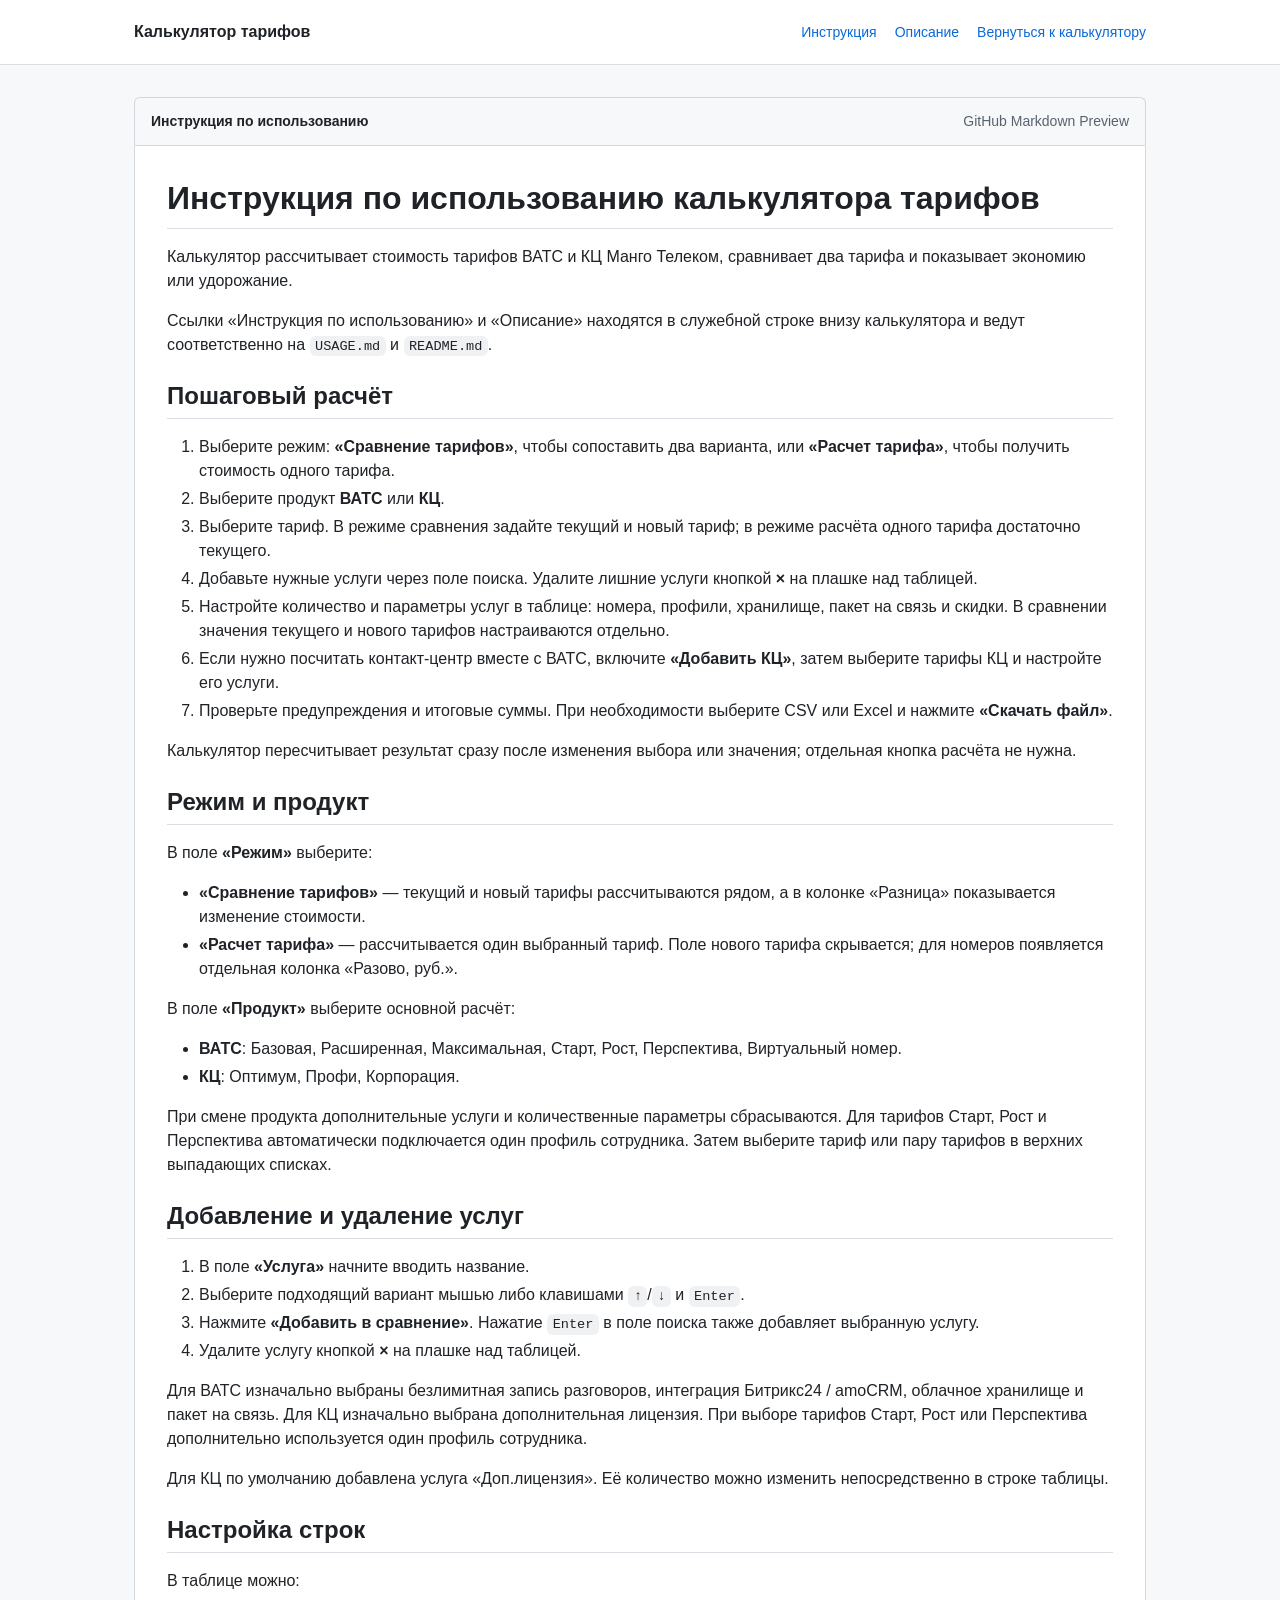
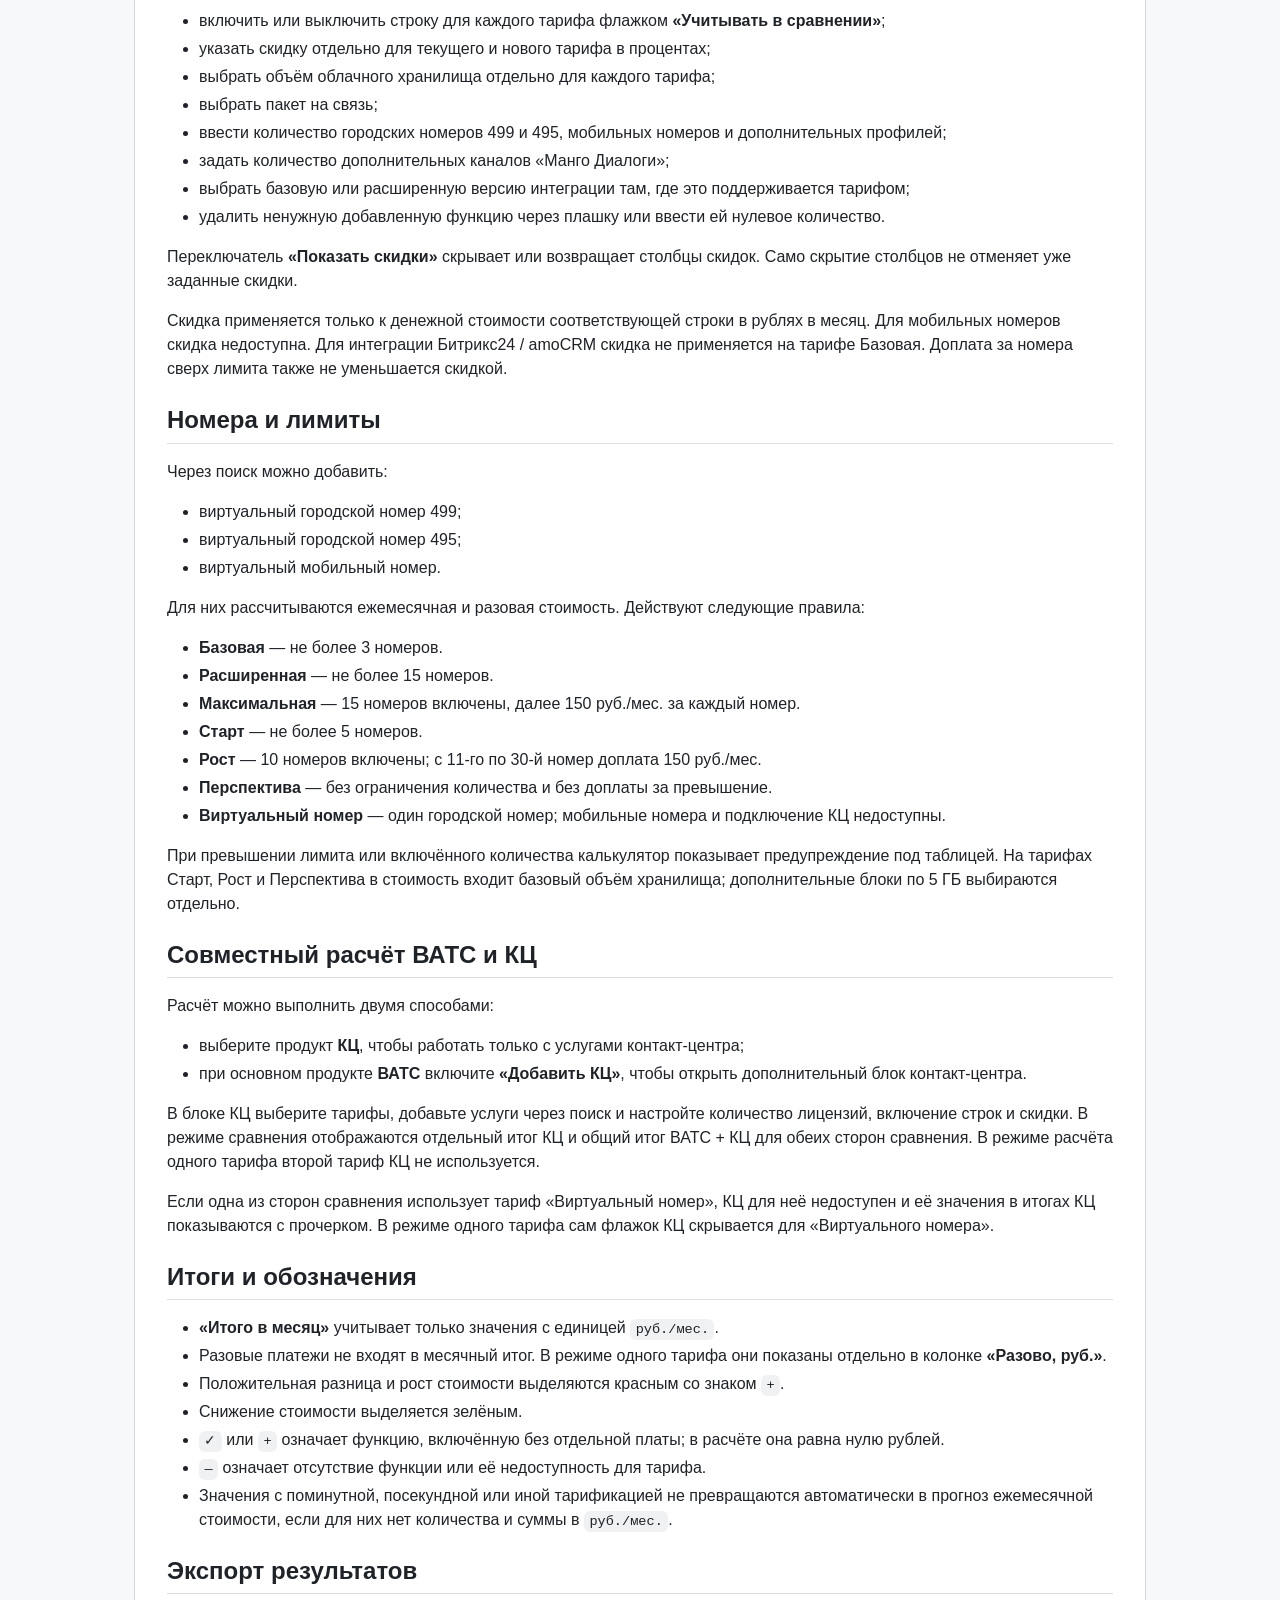
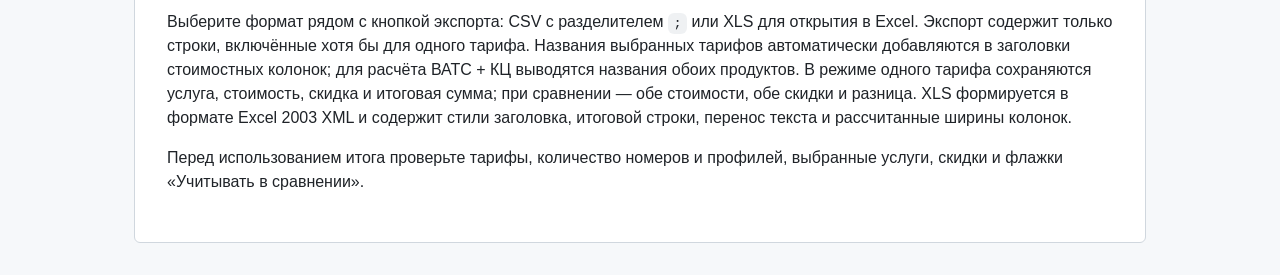
==== documentation.html @ a2021443 "Add GitHub-styled documentation pages" ====
<!DOCTYPE html>
<html lang="ru">
<head>
  <meta charset="UTF-8">
  <meta name="viewport" content="width=device-width, initial-scale=1">
  <meta http-equiv="Cache-Control" content="no-cache, no-store, must-revalidate">
  <title>Документация</title>
  <link rel="icon" type="image/png" href="mango-office-icon.png">
  <link rel="stylesheet" href="github-docs.css">
</head>
<body>
  <header class="docs-header">
    <div class="docs-header-inner">
      <a class="docs-brand" href="tariff-compare.html">Калькулятор тарифов</a>
      <nav class="docs-nav" aria-label="Навигация по документации">
        <a href="documentation.html?doc=usage">Инструкция</a>
        <a href="documentation.html?doc=description">Описание</a>
        <a href="tariff-compare.html">Вернуться к калькулятору</a>
      </nav>
    </div>
  </header>

  <main>
    <div class="docs-toolbar">
      <strong id="page-title">Документация</strong>
      <span>GitHub Markdown Preview</span>
    </div>
    <article id="markdown-content" class="markdown-body">
      <p class="loading">Загрузка документа…</p>
    </article>
  </main>

  <script src="js/markdown-renderer.js"></script>
</body>
</html>
---- github-docs.css ----
:root {
  color-scheme: light;
  --page-bg: #f6f8fa;
  --content-bg: #fff;
  --border: #d0d7de;
  --muted-border: #d8dee4;
  --text: #1f2328;
  --muted: #59636e;
  --link: #0969da;
  --code-bg: rgba(175, 184, 193, 0.2);
  --pre-bg: #f6f8fa;
}

* {
  box-sizing: border-box;
}

body {
  margin: 0;
  min-height: 100vh;
  background: var(--page-bg);
  color: var(--text);
  font: 16px/1.5 -apple-system, BlinkMacSystemFont, "Segoe UI", sans-serif;
}

.docs-header {
  border-bottom: 1px solid var(--muted-border);
  background: var(--content-bg);
}

.docs-header-inner {
  display: flex;
  align-items: center;
  justify-content: space-between;
  gap: 20px;
  width: min(1012px, calc(100% - 32px));
  min-height: 64px;
  margin: 0 auto;
}

.docs-brand {
  color: var(--text);
  font-weight: 600;
  text-decoration: none;
}

.docs-nav {
  display: flex;
  flex-wrap: wrap;
  gap: 8px 18px;
}

.docs-nav a {
  color: var(--link);
  font-size: 14px;
  text-decoration: none;
}

.docs-nav a:hover {
  text-decoration: underline;
}

main {
  width: min(1012px, calc(100% - 32px));
  margin: 32px auto;
}

.docs-toolbar {
  display: flex;
  align-items: center;
  justify-content: space-between;
  min-height: 48px;
  padding: 0 16px;
  border: 1px solid var(--border);
  border-bottom: 0;
  border-radius: 6px 6px 0 0;
  background: var(--page-bg);
  color: var(--muted);
  font-size: 14px;
}

.docs-toolbar strong {
  color: var(--text);
}

.markdown-body {
  padding: 32px;
  border: 1px solid var(--border);
  border-radius: 0 0 6px 6px;
  background: var(--content-bg);
  overflow-wrap: anywhere;
}

.markdown-body > :first-child {
  margin-top: 0;
}

.markdown-body h1,
.markdown-body h2,
.markdown-body h3 {
  margin: 24px 0 16px;
  font-weight: 600;
  line-height: 1.25;
  border-bottom: 1px solid var(--muted-border);
}

.markdown-body h1 {
  padding-bottom: 0.3em;
  font-size: 2em;
}

.markdown-body h2 {
  padding-bottom: 0.3em;
  font-size: 1.5em;
}

.markdown-body h3 {
  font-size: 1.25em;
  border-bottom: 0;
}

.markdown-body p,
.markdown-body ul,
.markdown-body ol,
.markdown-body pre {
  margin: 0 0 16px;
}

.markdown-body ul,
.markdown-body ol {
  padding-left: 2em;
}

.markdown-body li + li {
  margin-top: 0.25em;
}

.markdown-body a {
  color: var(--link);
  text-decoration: none;
}

.markdown-body a:hover {
  text-decoration: underline;
}

.markdown-body code {
  padding: 0.2em 0.4em;
  border-radius: 6px;
  background: var(--code-bg);
  font: 85% ui-monospace, SFMono-Regular, Consolas, monospace;
}

.markdown-body pre {
  padding: 16px;
  border-radius: 6px;
  background: var(--pre-bg);
  overflow: auto;
  line-height: 1.45;
}

.markdown-body pre code {
  padding: 0;
  background: transparent;
  font-size: 85%;
}

.loading,
.error {
  color: var(--muted);
}

@media (max-width: 640px) {
  .docs-header-inner {
    align-items: flex-start;
    flex-direction: column;
    padding: 14px 0;
  }

  main {
    margin: 16px auto;
  }

  .markdown-body {
    padding: 20px 16px;
  }
}
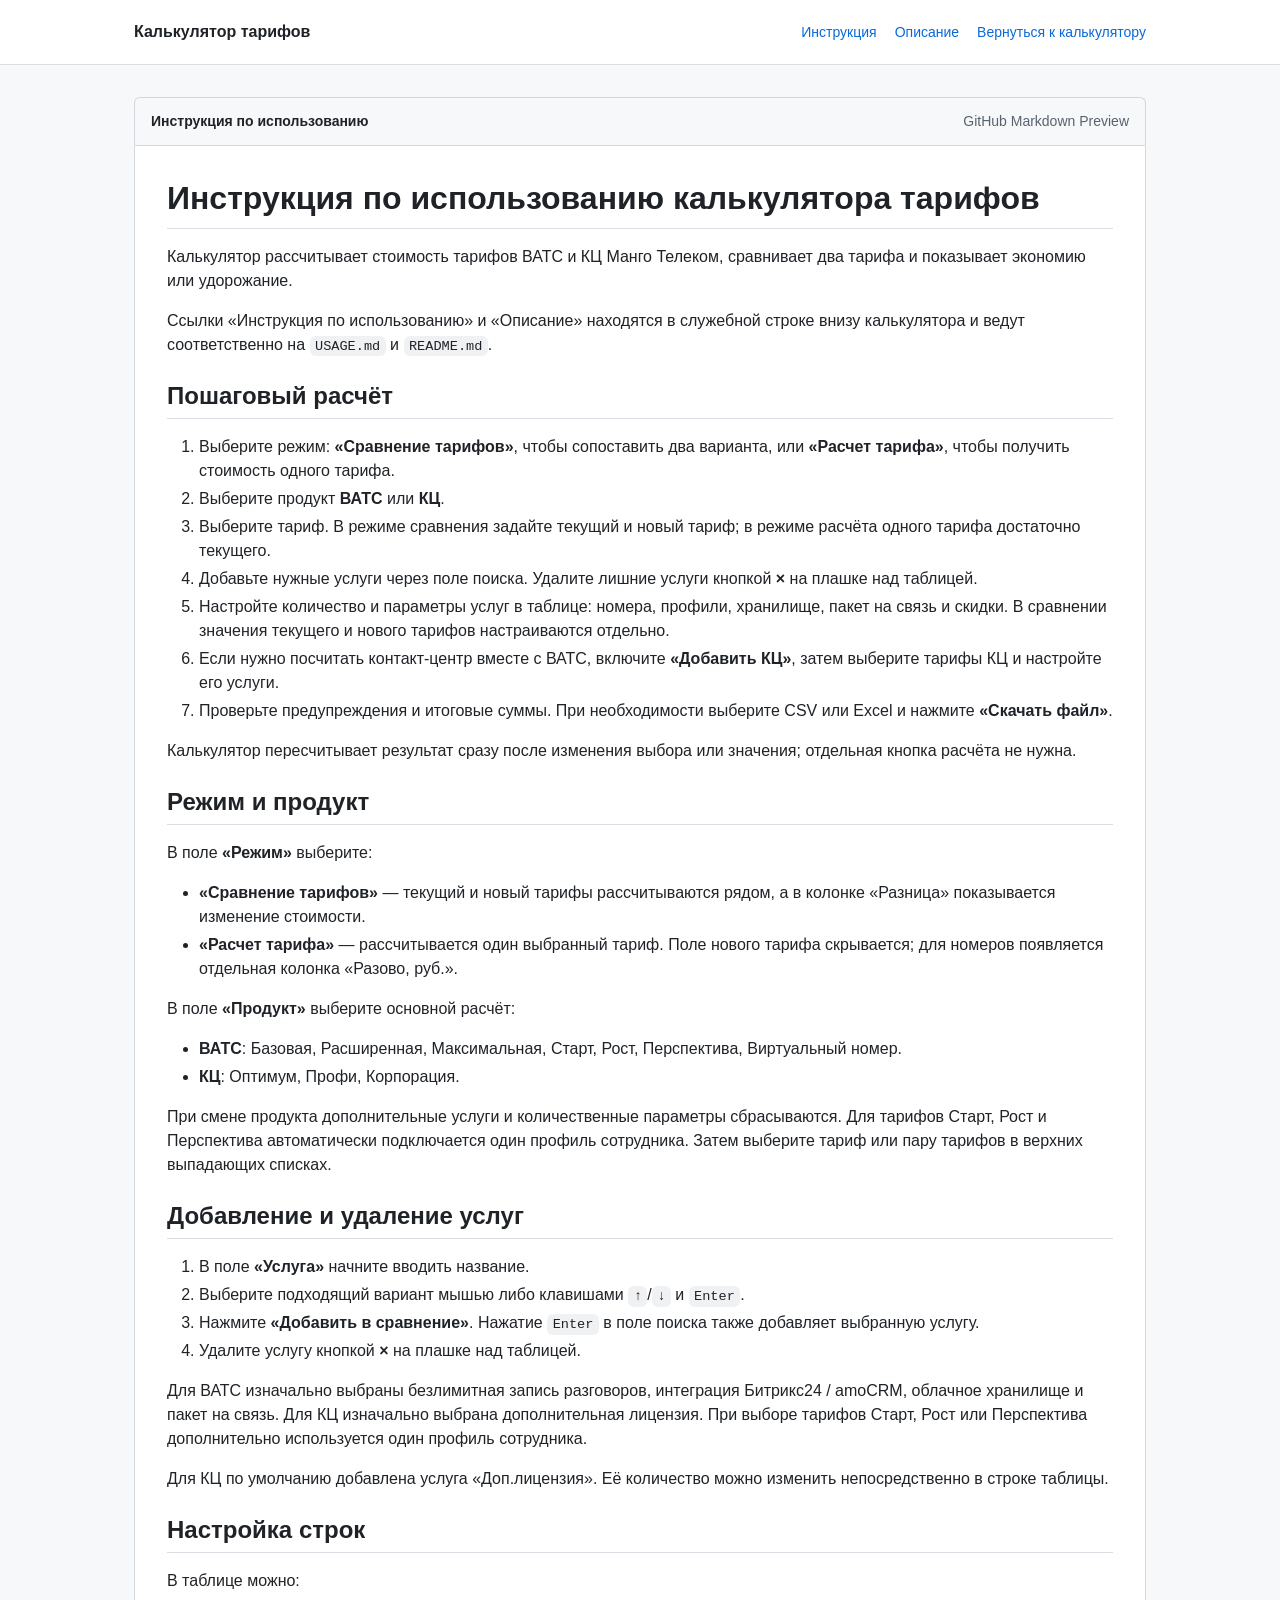
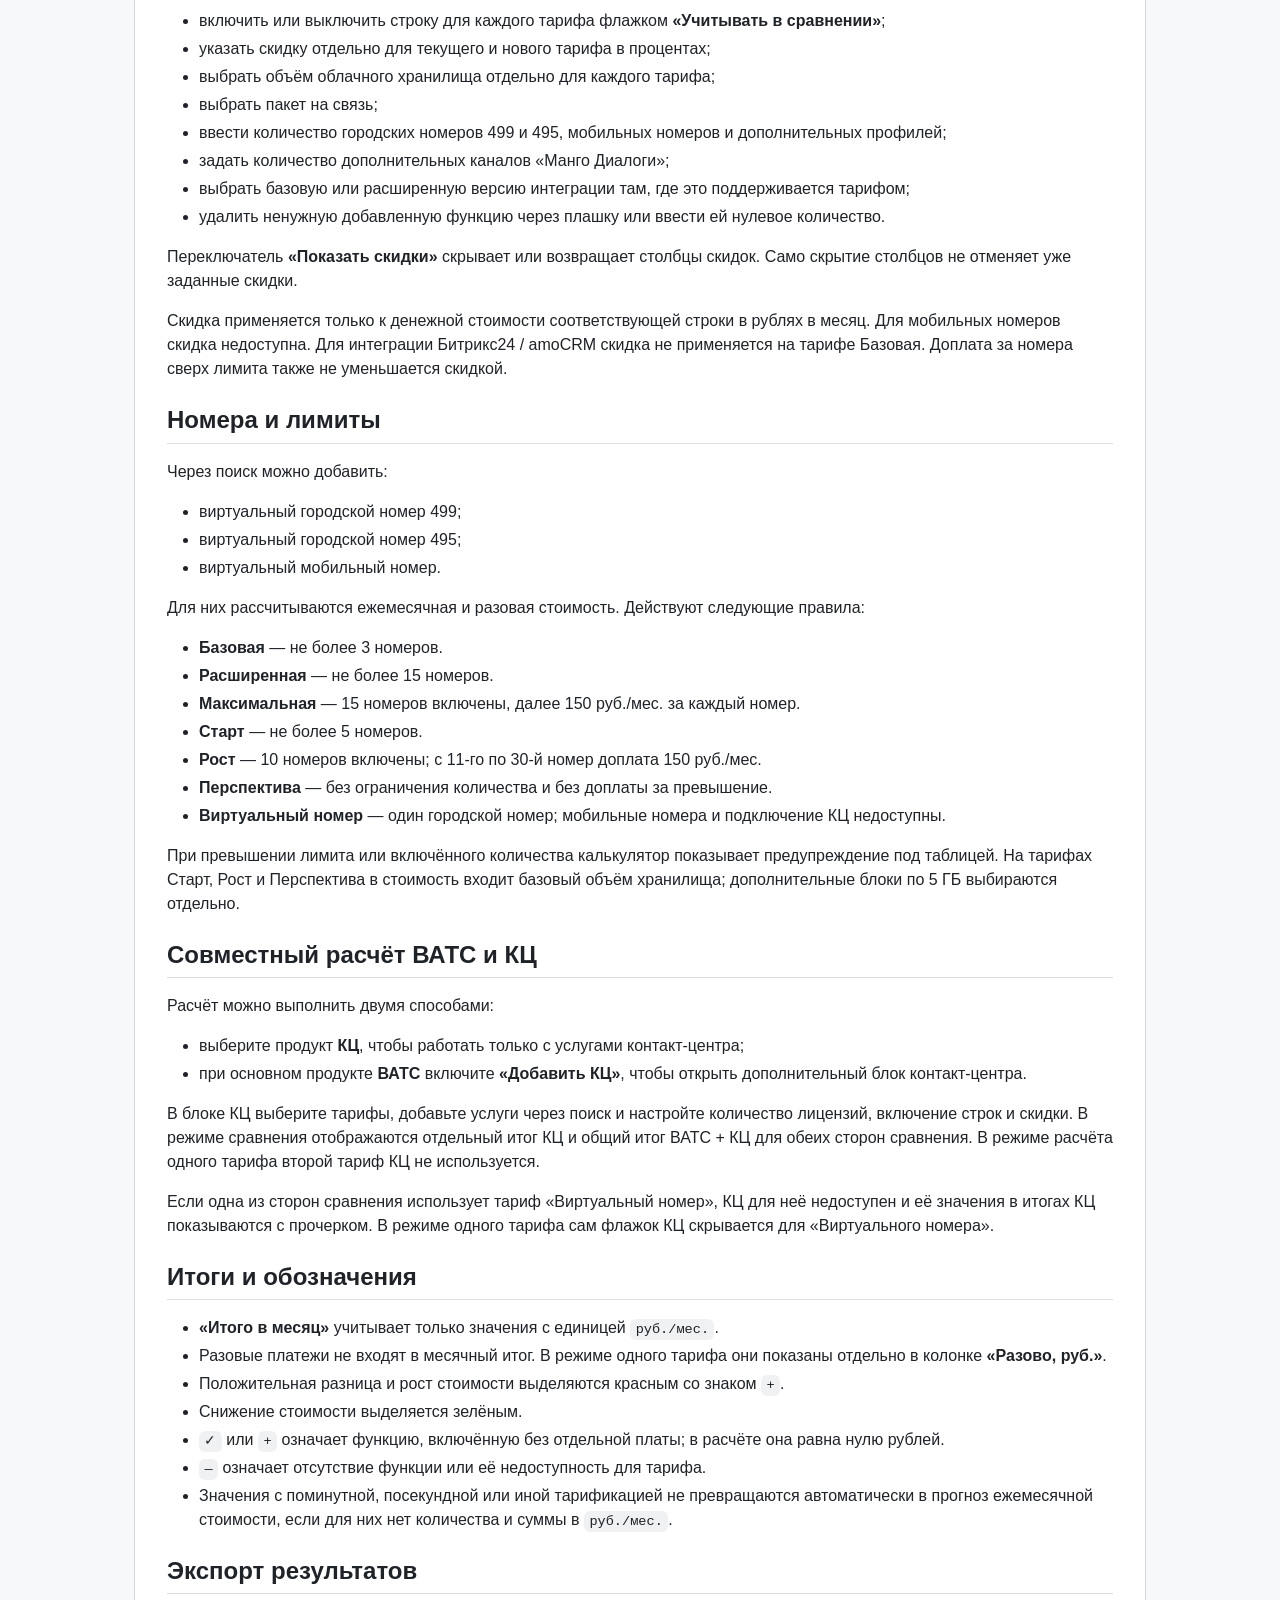
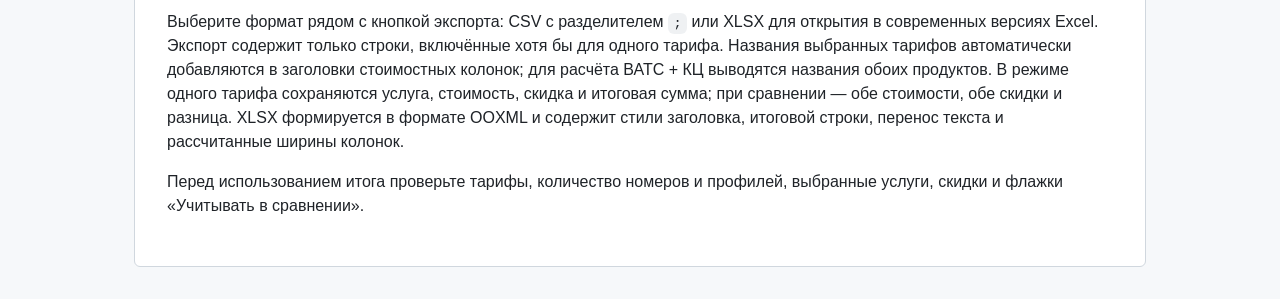
==== commit 414fcc24: "Replace favicon from mango-office-icon.png to MangoCalc.jpg" ====
--- a/documentation.html
+++ b/documentation.html
@@ -5,7 +5,7 @@
   <meta name="viewport" content="width=device-width, initial-scale=1">
   <meta http-equiv="Cache-Control" content="no-cache, no-store, must-revalidate">
   <title>Документация</title>
-  <link rel="icon" type="image/png" href="mango-office-icon.png">
+  <link rel="icon" type="image/jpeg" href="MangoCalc.jpg">
   <link rel="stylesheet" href="github-docs.css">
 </head>
 <body>
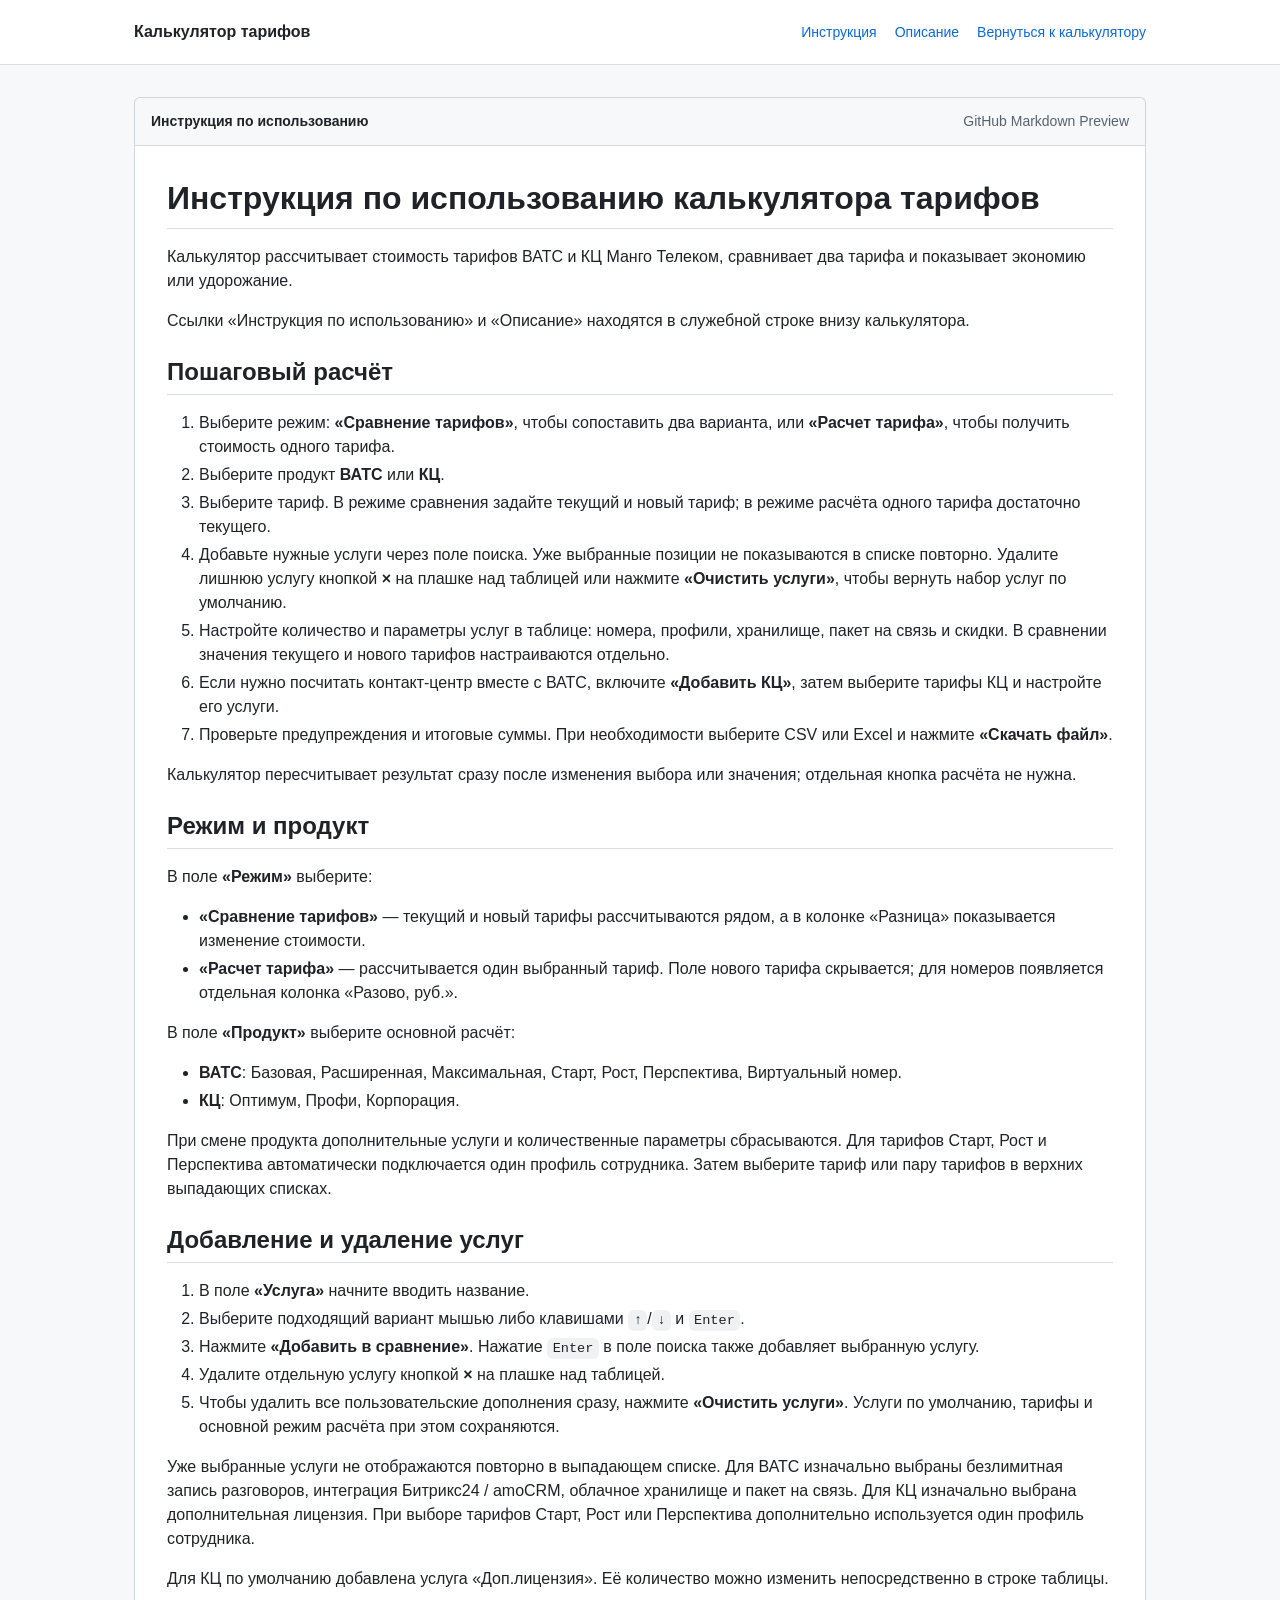
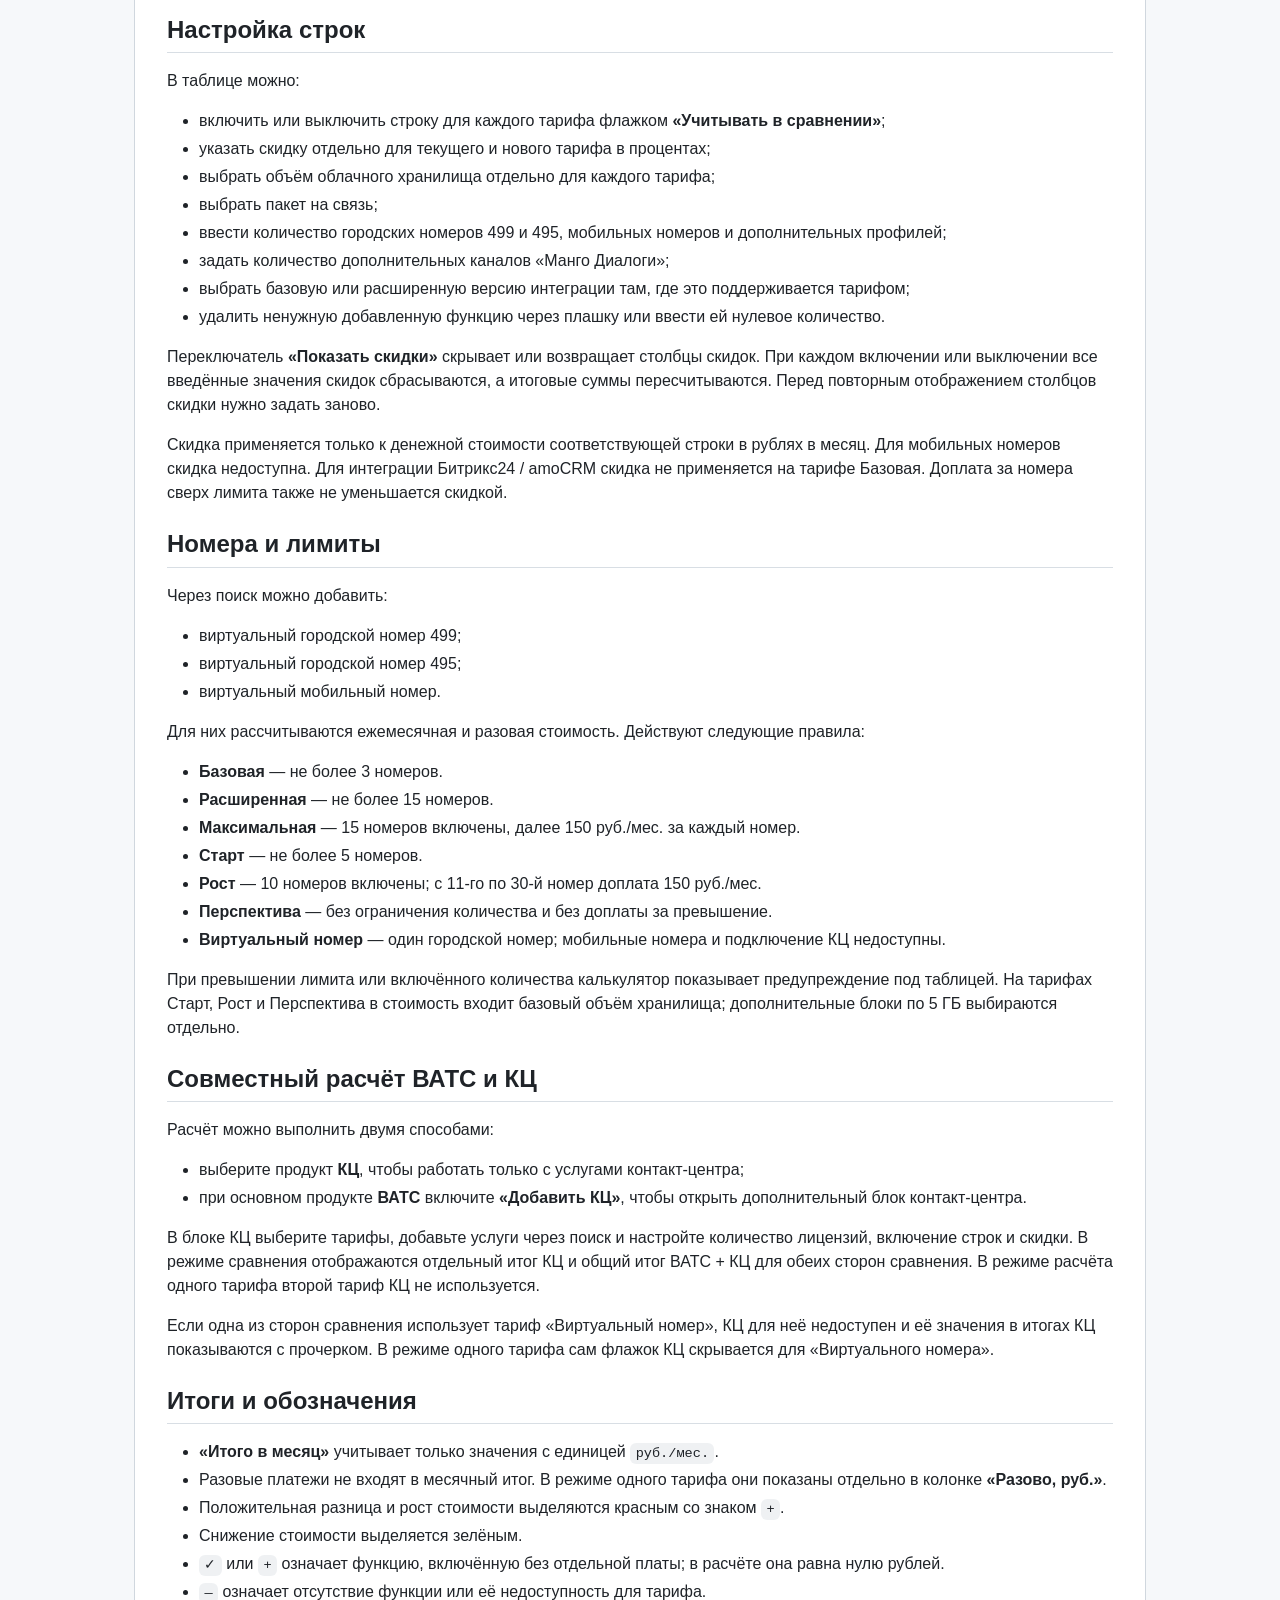
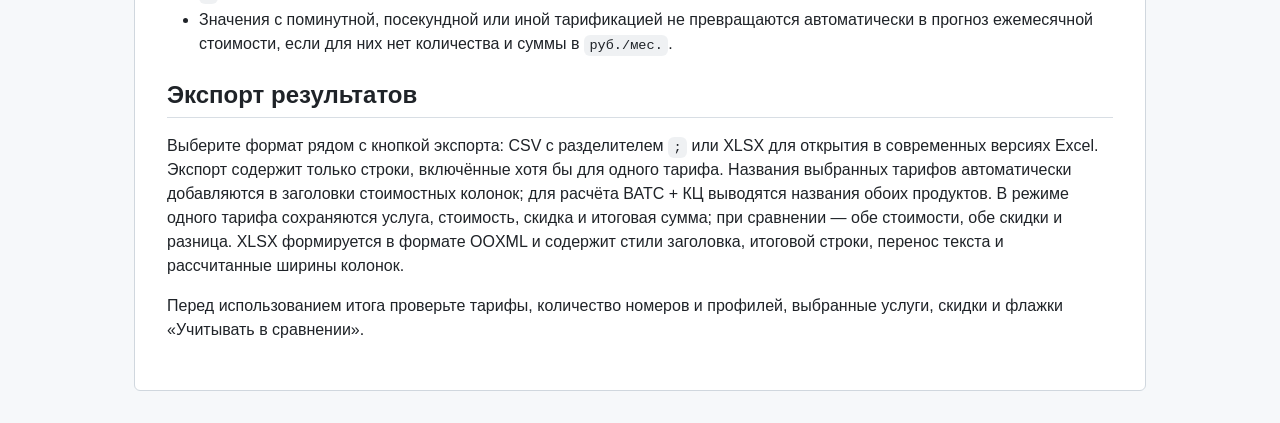
==== commit 5be034ec: "Обновить документацию калькулятора" ====
--- a/documentation.html
+++ b/documentation.html
@@ -6,7 +6,7 @@
   <meta http-equiv="Cache-Control" content="no-cache, no-store, must-revalidate">
   <title>Документация</title>
   <link rel="icon" type="image/jpeg" href="MangoCalc.jpg">
-  <link rel="stylesheet" href="github-docs.css">
+  <link rel="stylesheet" href="github-docs.css?v=20261127">
 </head>
 <body>
   <header class="docs-header">
@@ -30,6 +30,6 @@
     </article>
   </main>
 
-  <script src="js/markdown-renderer.js"></script>
+  <script src="js/markdown-renderer.js?v=20261127"></script>
 </body>
 </html>
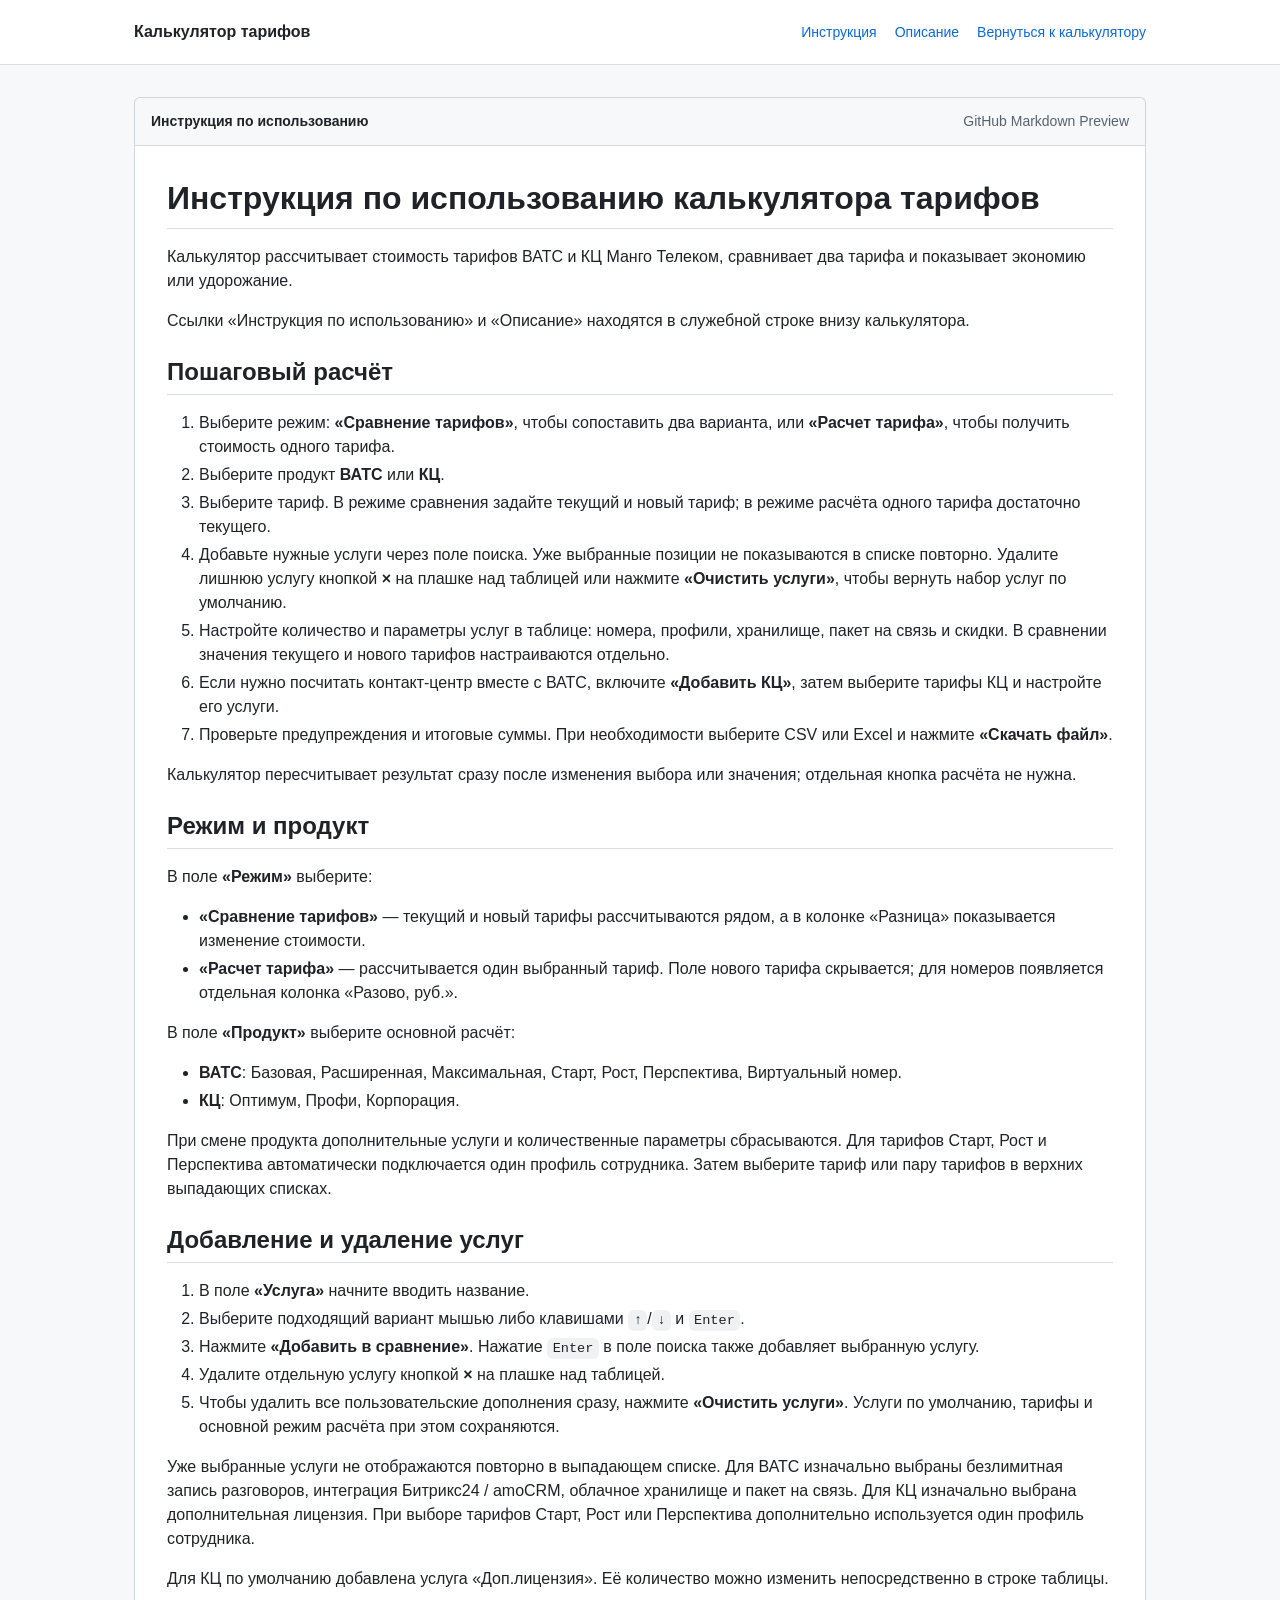
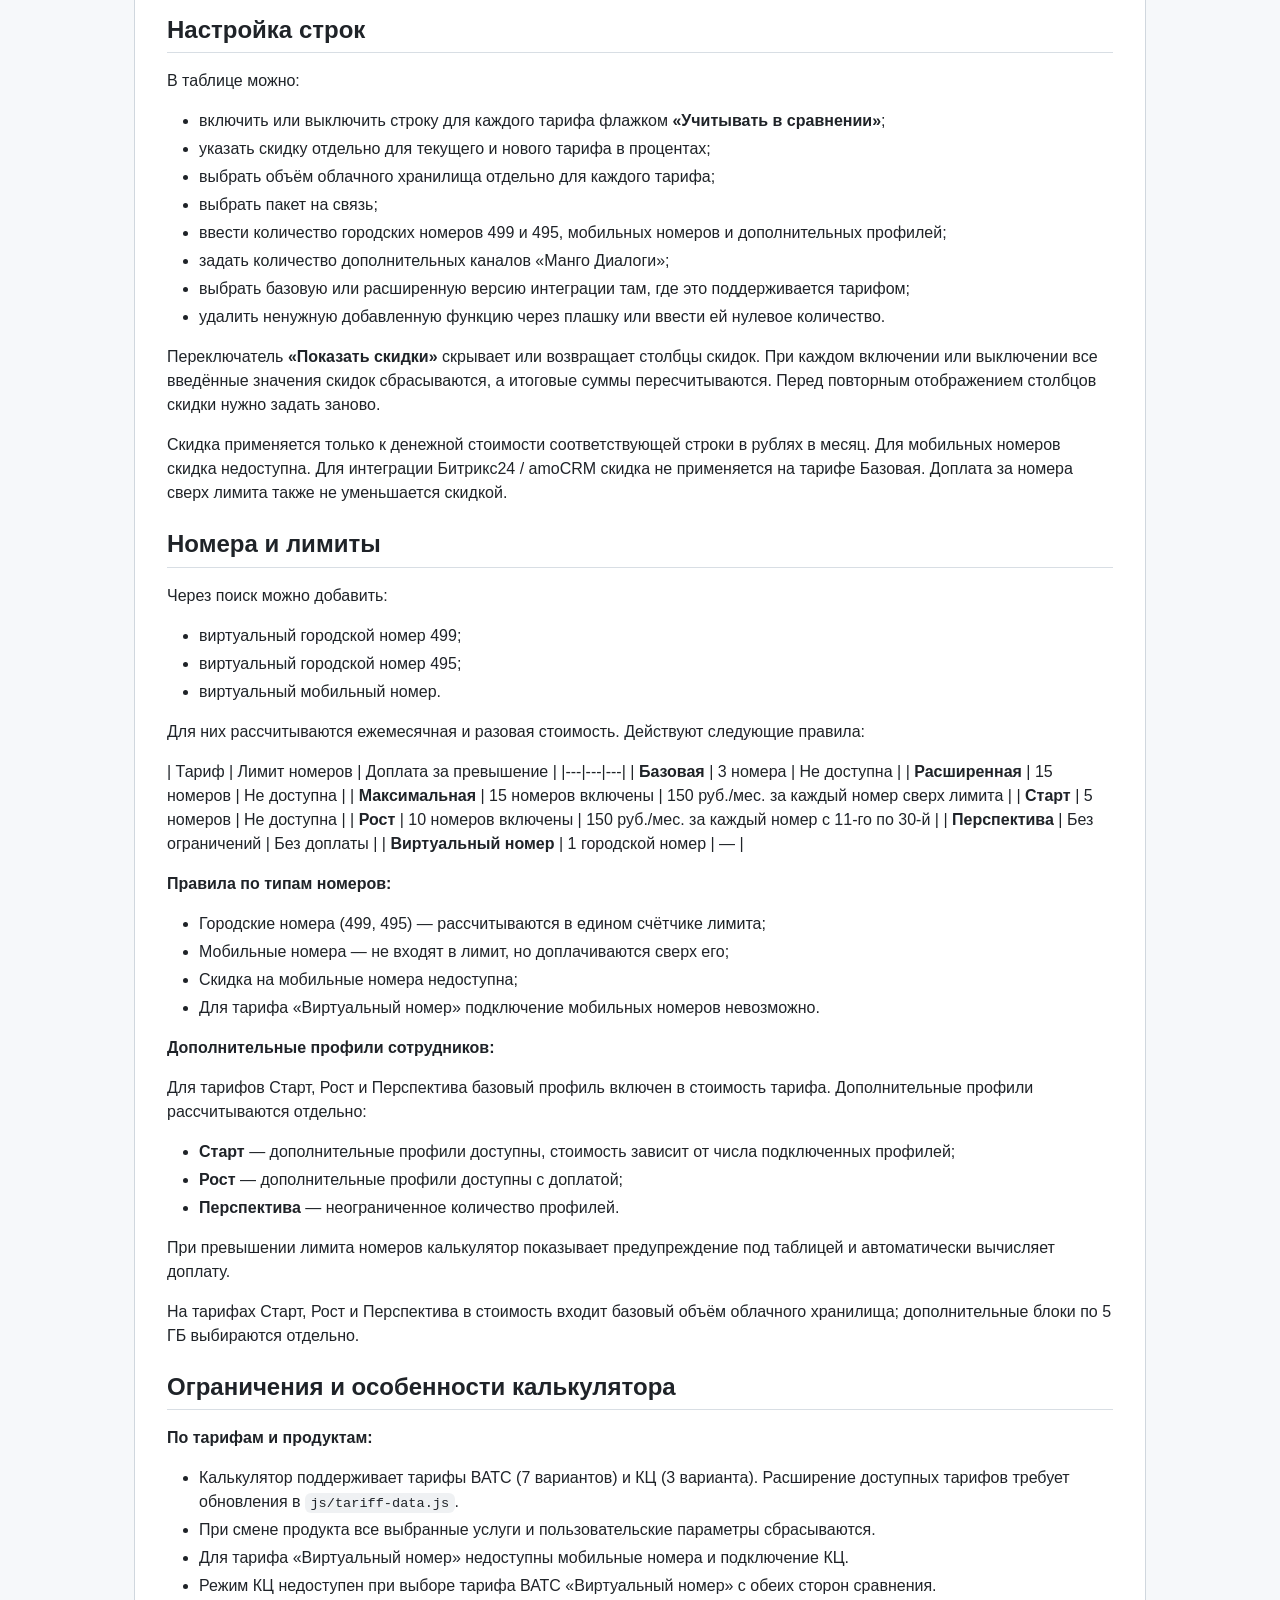
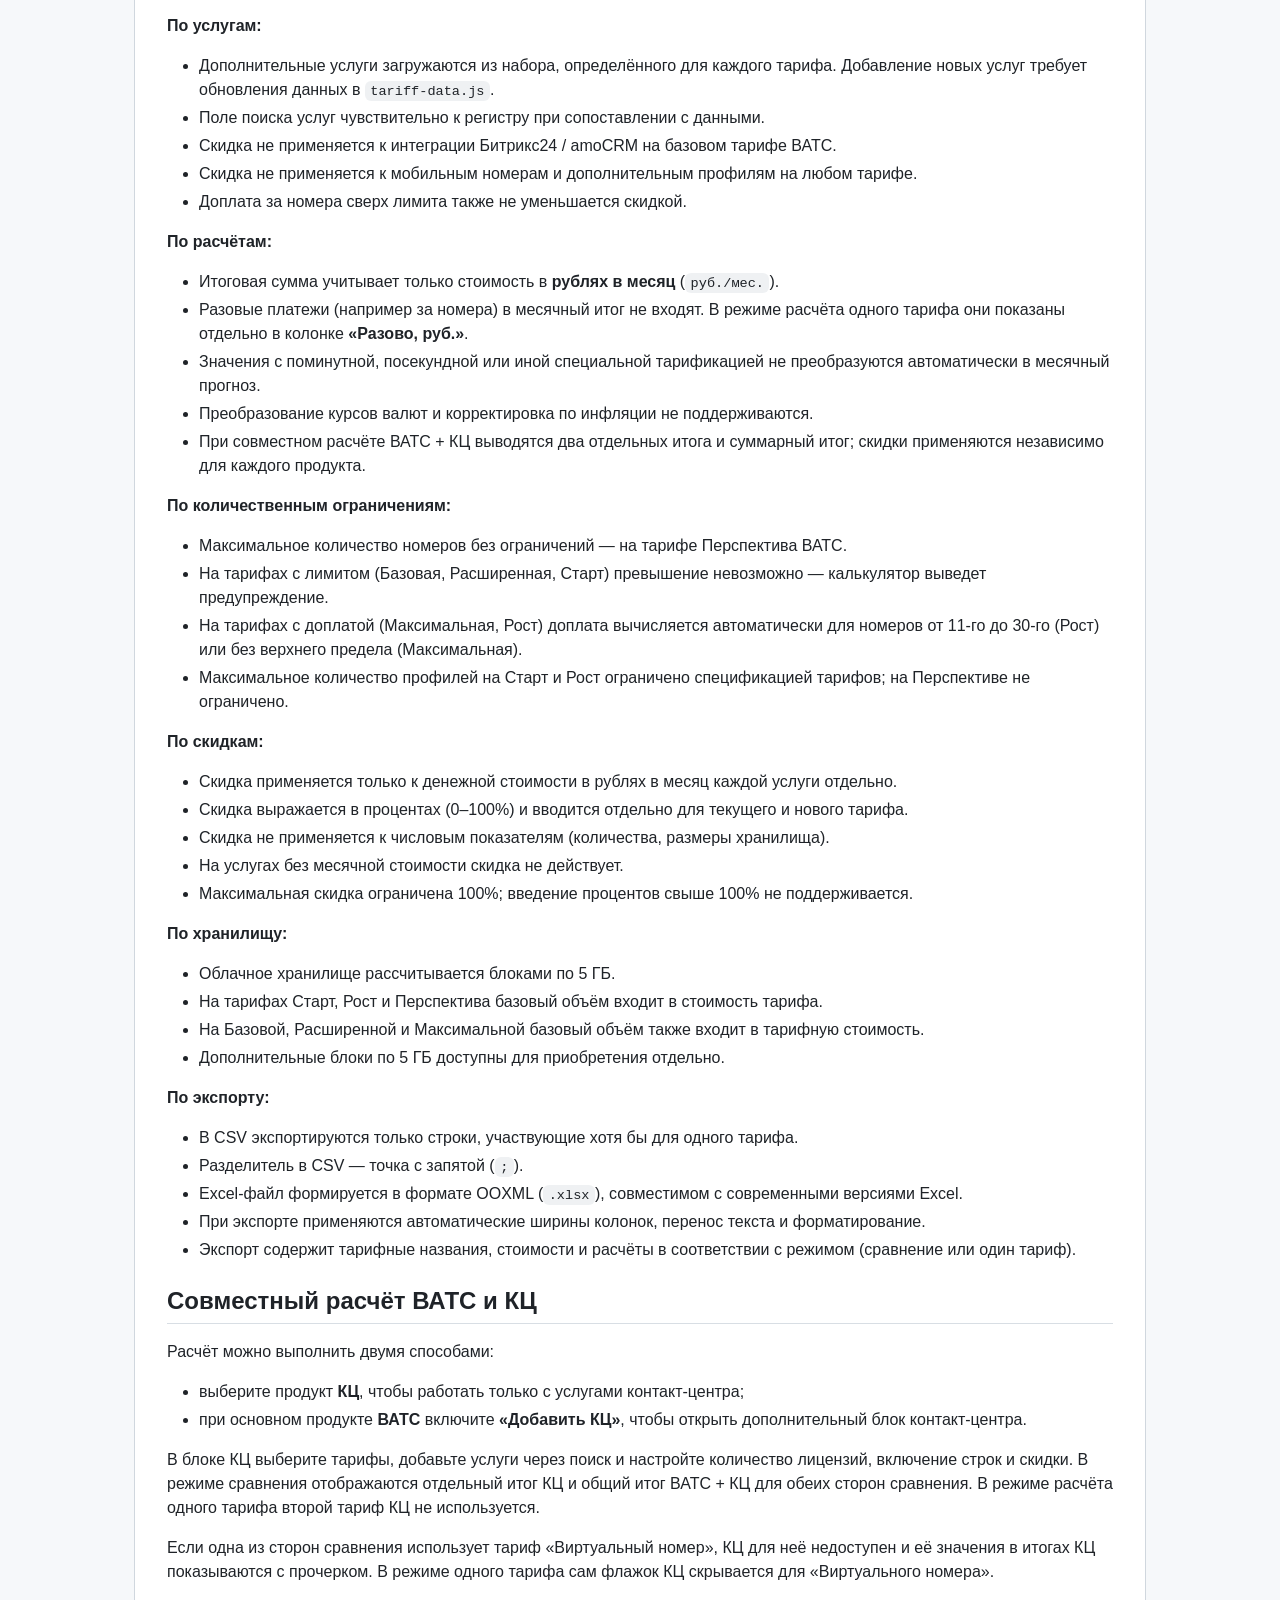
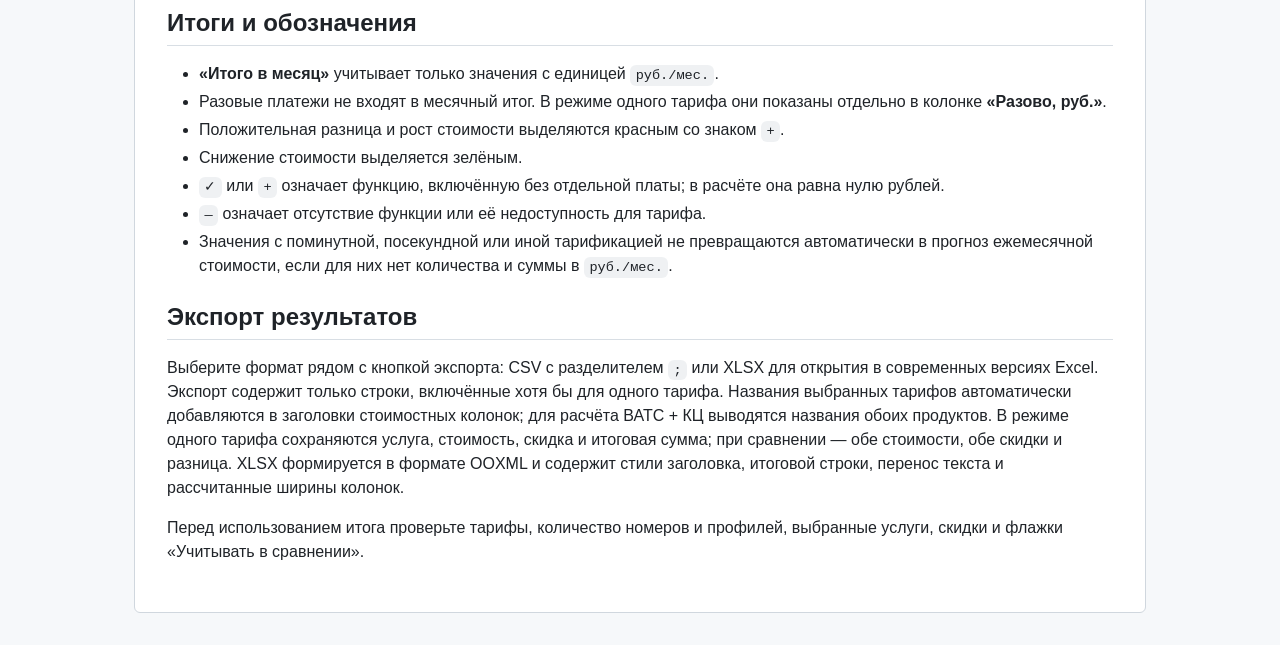
==== commit 9d0b9854: "relocate 2" ====
--- a/documentation.html
+++ b/documentation.html
@@ -5,8 +5,8 @@
   <meta name="viewport" content="width=device-width, initial-scale=1">
   <meta http-equiv="Cache-Control" content="no-cache, no-store, must-revalidate">
   <title>Документация</title>
-  <link rel="icon" type="image/jpeg" href="MangoCalc.jpg">
-  <link rel="stylesheet" href="github-docs.css?v=20261127">
+  <link rel="icon" type="image/jpeg" href="image/MangoCalc.jpg">
+  <link rel="stylesheet" href="css/github-docs.css?v=20261127">
 </head>
 <body>
   <header class="docs-header">
--- a/css/github-docs.css
+++ b/css/github-docs.css
@@ -0,0 +1,187 @@
+:root {
+  color-scheme: light;
+  --page-bg: #f6f8fa;
+  --content-bg: #fff;
+  --border: #d0d7de;
+  --muted-border: #d8dee4;
+  --text: #1f2328;
+  --muted: #59636e;
+  --link: #0969da;
+  --code-bg: rgba(175, 184, 193, 0.2);
+  --pre-bg: #f6f8fa;
+}
+
+* {
+  box-sizing: border-box;
+}
+
+body {
+  margin: 0;
+  min-height: 100vh;
+  background: var(--page-bg);
+  color: var(--text);
+  font: 16px/1.5 -apple-system, BlinkMacSystemFont, "Segoe UI", sans-serif;
+}
+
+.docs-header {
+  border-bottom: 1px solid var(--muted-border);
+  background: var(--content-bg);
+}
+
+.docs-header-inner {
+  display: flex;
+  align-items: center;
+  justify-content: space-between;
+  gap: 20px;
+  width: min(1012px, calc(100% - 32px));
+  min-height: 64px;
+  margin: 0 auto;
+}
+
+.docs-brand {
+  color: var(--text);
+  font-weight: 600;
+  text-decoration: none;
+}
+
+.docs-nav {
+  display: flex;
+  flex-wrap: wrap;
+  gap: 8px 18px;
+}
+
+.docs-nav a {
+  color: var(--link);
+  font-size: 14px;
+  text-decoration: none;
+}
+
+.docs-nav a:hover {
+  text-decoration: underline;
+}
+
+main {
+  width: min(1012px, calc(100% - 32px));
+  margin: 32px auto;
+}
+
+.docs-toolbar {
+  display: flex;
+  align-items: center;
+  justify-content: space-between;
+  min-height: 48px;
+  padding: 0 16px;
+  border: 1px solid var(--border);
+  border-bottom: 0;
+  border-radius: 6px 6px 0 0;
+  background: var(--page-bg);
+  color: var(--muted);
+  font-size: 14px;
+}
+
+.docs-toolbar strong {
+  color: var(--text);
+}
+
+.markdown-body {
+  padding: 32px;
+  border: 1px solid var(--border);
+  border-radius: 0 0 6px 6px;
+  background: var(--content-bg);
+  overflow-wrap: anywhere;
+}
+
+.markdown-body > :first-child {
+  margin-top: 0;
+}
+
+.markdown-body h1,
+.markdown-body h2,
+.markdown-body h3 {
+  margin: 24px 0 16px;
+  font-weight: 600;
+  line-height: 1.25;
+  border-bottom: 1px solid var(--muted-border);
+}
+
+.markdown-body h1 {
+  padding-bottom: 0.3em;
+  font-size: 2em;
+}
+
+.markdown-body h2 {
+  padding-bottom: 0.3em;
+  font-size: 1.5em;
+}
+
+.markdown-body h3 {
+  font-size: 1.25em;
+  border-bottom: 0;
+}
+
+.markdown-body p,
+.markdown-body ul,
+.markdown-body ol,
+.markdown-body pre {
+  margin: 0 0 16px;
+}
+
+.markdown-body ul,
+.markdown-body ol {
+  padding-left: 2em;
+}
+
+.markdown-body li + li {
+  margin-top: 0.25em;
+}
+
+.markdown-body a {
+  color: var(--link);
+  text-decoration: none;
+}
+
+.markdown-body a:hover {
+  text-decoration: underline;
+}
+
+.markdown-body code {
+  padding: 0.2em 0.4em;
+  border-radius: 6px;
+  background: var(--code-bg);
+  font: 85% ui-monospace, SFMono-Regular, Consolas, monospace;
+}
+
+.markdown-body pre {
+  padding: 16px;
+  border-radius: 6px;
+  background: var(--pre-bg);
+  overflow: auto;
+  line-height: 1.45;
+}
+
+.markdown-body pre code {
+  padding: 0;
+  background: transparent;
+  font-size: 85%;
+}
+
+.loading,
+.error {
+  color: var(--muted);
+}
+
+@media (max-width: 640px) {
+  .docs-header-inner {
+    align-items: flex-start;
+    flex-direction: column;
+    padding: 14px 0;
+  }
+
+  main {
+    margin: 16px auto;
+  }
+
+  .markdown-body {
+    padding: 20px 16px;
+  }
+}
